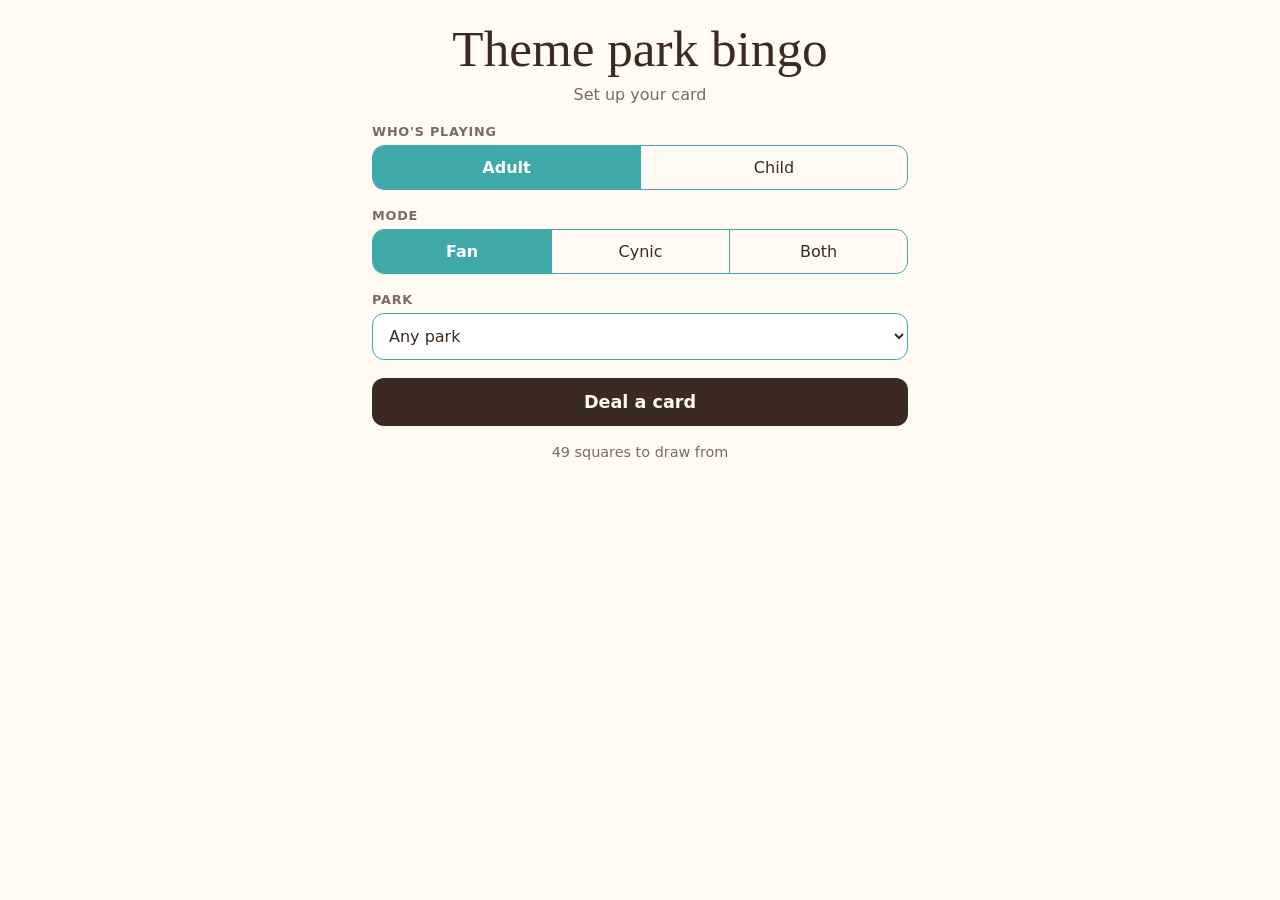
==== app/index.html @ 80ac3806 "park bingo" ====
<!doctype html>
<html lang="en">
<head>
  <meta charset="utf-8">
  <meta name="viewport" content="width=device-width, initial-scale=1, viewport-fit=cover">
  <title>Theme park bingo</title>
  <meta name="description" content="People-watching bingo for a day at the parks.">
  <meta name="theme-color" content="#FFFBF3">
  <meta name="apple-mobile-web-app-capable" content="yes">
  <meta name="mobile-web-app-capable" content="yes">
  <meta name="apple-mobile-web-app-status-bar-style" content="default">
  <meta name="apple-mobile-web-app-title" content="Park Bingo">
  <link rel="manifest" href="manifest.webmanifest">
  <link rel="icon" href="icons/icon-192.png">
  <link rel="apple-touch-icon" href="icons/icon-180.png">
  <link rel="stylesheet" href="styles.css">
</head>
<body>
  <main class="app">
    <header class="masthead">
      <h1 class="title">Theme park bingo</h1>
      <p class="subtitle" id="subtitle">&nbsp;</p>
    </header>

    <section id="setup-view" class="view" hidden>
      <form id="setup-form" class="setup">
        <fieldset class="field">
          <legend>Who's playing</legend>
          <div class="segmented">
            <label><input type="radio" name="age" value="adult" checked><span>Adult</span></label>
            <label><input type="radio" name="age" value="child"><span>Child</span></label>
          </div>
        </fieldset>

        <fieldset class="field">
          <legend>Mode</legend>
          <div class="segmented">
            <label><input type="radio" name="mode" value="fan" checked><span>Fan</span></label>
            <label><input type="radio" name="mode" value="cynic"><span>Cynic</span></label>
            <label><input type="radio" name="mode" value="mixed"><span>Both</span></label>
          </div>
        </fieldset>

        <div class="field">
          <label class="legend" for="park">Park</label>
          <select id="park" name="park"></select>
        </div>

        <p class="error" id="setup-error" role="alert" hidden></p>
        <button type="submit" class="primary" id="deal">Deal a card</button>
        <p class="hint" id="pool-hint"></p>
        <button type="button" class="link" id="back-to-card" hidden>Back to my card</button>
      </form>
    </section>

    <section id="card-view" class="view" hidden>
      <div class="banner off" id="banner" role="status" aria-live="polite">Bingo!</div>
      <div class="board" id="board" role="group" aria-label="Bingo card"></div>
      <div class="card-footer">
        <span id="progress"></span>
        <span class="card-id" id="card-id"></span>
      </div>
      <button type="button" class="secondary" id="new-card">New card</button>
    </section>

    <p class="loading" id="loading">Loading squares...</p>
  </main>

  <script type="module" src="app.js"></script>
</body>
</html>
---- app/styles.css ----
:root {
  --paper: #FFFBF3;
  --ink: #3B2A20;
  --ink-soft: #7A6A60;
  --line: #8FD6D6;
  --line-strong: #3FA9A9;
  --stamp: #E0707B;
  --win: #D8F1F1;
  --script: "Segoe Script", "Snell Roundhand", "Apple Chancery", "Dancing Script", cursive;
  --sans: system-ui, -apple-system, "Segoe UI", Roboto, sans-serif;
}

* { box-sizing: border-box; }

html, body {
  margin: 0;
  background: var(--paper);
  color: var(--ink);
  font-family: var(--sans);
  -webkit-tap-highlight-color: transparent;
}

[hidden] { display: none !important; }

.app {
  max-width: 560px;
  margin: 0 auto;
  min-height: 100dvh;
  padding:
    calc(env(safe-area-inset-top) + 16px)
    calc(env(safe-area-inset-right) + 12px)
    calc(env(safe-area-inset-bottom) + 20px)
    calc(env(safe-area-inset-left) + 12px);
}

/* Header ------------------------------------------------------------------ */

.masthead { text-align: center; margin-bottom: 12px; }

.title {
  font-family: var(--script);
  font-weight: 400;
  font-size: clamp(1.6rem, 8.5vw, 3.2rem);
  line-height: 1.3;
  white-space: nowrap;
  margin: 0;
}

.subtitle {
  margin: 2px 0 0;
  font-size: 1rem;
  color: var(--ink-soft);
}

/* Setup ------------------------------------------------------------------- */

.setup { display: grid; gap: 18px; padding-top: 8px; }

.field { border: 0; margin: 0; padding: 0; min-width: 0; }

.field legend, .legend {
  display: block;
  font-size: 0.8rem;
  font-weight: 600;
  letter-spacing: 0.06em;
  text-transform: uppercase;
  color: var(--ink-soft);
  margin-bottom: 6px;
  padding: 0;
}

.segmented {
  display: flex;
  border: 1.5px solid var(--line-strong);
  border-radius: 12px;
  overflow: hidden;
}

.segmented label { flex: 1; position: relative; }

.segmented input { position: absolute; opacity: 0; inset: 0; margin: 0; }

.segmented span {
  display: block;
  text-align: center;
  padding: 12px 4px;
  font-size: 1rem;
  cursor: pointer;
  user-select: none;
}

.segmented label + label span { border-left: 1.5px solid var(--line-strong); }

.segmented input:checked + span { background: var(--line-strong); color: #fff; font-weight: 600; }

.segmented input:focus-visible + span { outline: 3px solid var(--ink); outline-offset: -3px; }

select {
  width: 100%;
  font: inherit;
  font-size: 1rem;
  color: var(--ink);
  background: #fff;
  border: 1.5px solid var(--line-strong);
  border-radius: 12px;
  padding: 12px;
}

button { font: inherit; cursor: pointer; }

.primary, .secondary {
  width: 100%;
  border-radius: 12px;
  padding: 14px;
  font-size: 1.1rem;
  font-weight: 600;
}

.primary { background: var(--ink); color: var(--paper); border: 0; }

.primary:disabled { opacity: 0.4; cursor: not-allowed; }

.secondary {
  background: transparent;
  color: var(--ink);
  border: 1.5px solid var(--ink);
  margin-top: 16px;
}

.link {
  background: none;
  border: 0;
  color: var(--line-strong);
  font-weight: 600;
  padding: 8px;
}

.error { color: #B3261E; margin: 0; }

.hint { color: var(--ink-soft); margin: 0; font-size: 0.9rem; text-align: center; }

.loading { text-align: center; color: var(--ink-soft); }

/* Card -------------------------------------------------------------------- */

.board {
  display: grid;
  grid-template-columns: repeat(var(--size, 5), 1fr);
  border: 1.5px solid var(--line);
  background: #fff;
}

.cell {
  position: relative;
  aspect-ratio: 1;
  min-width: 0;
  border: 0;
  border-right: 1.5px solid var(--line);
  border-bottom: 1.5px solid var(--line);
  background: transparent;
  color: var(--ink);
  padding: 4px;
  display: flex;
  align-items: center;
  justify-content: center;
  overflow: hidden;
  touch-action: manipulation;
}

.cell.last-col { border-right: 0; }
.cell.last-row { border-bottom: 0; }

.cell .label {
  position: relative;
  z-index: 1;
  display: block;
  width: 100%;
  text-align: center;
  line-height: 1.15;
  font-size: 15px;
  hyphens: manual;
  overflow-wrap: normal;
}

.cell.tight .label { overflow-wrap: anywhere; }

.cell::before {
  content: "";
  position: absolute;
  inset: 12%;
  border-radius: 50%;
  background: var(--stamp);
  opacity: 0;
  transform: scale(0.4);
  transition: opacity 120ms ease, transform 160ms ease;
}

.cell[aria-pressed="true"]::before { opacity: 0.35; transform: scale(1); }

.cell.win { background: var(--win); }

.cell.free .label { font-family: var(--script); font-size: 20px; }

.card-footer {
  display: flex;
  justify-content: space-between;
  margin-top: 8px;
  font-size: 0.9rem;
  color: var(--ink-soft);
}

.card-id { font-variant-numeric: tabular-nums; opacity: 0.7; }

.banner {
  font-family: var(--script);
  text-align: center;
  font-size: 2.2rem;
  line-height: 1.3;
  color: var(--stamp);
  margin: -8px 0 0;
}

.banner.off { visibility: hidden; }

.banner.pop { animation: pop 500ms ease; }

@keyframes pop {
  0% { transform: scale(0.6); }
  60% { transform: scale(1.15); }
  100% { transform: scale(1); }
}

@media (prefers-reduced-motion: reduce) {
  .cell::before { transition: none; }
  .banner.pop { animation: none; }
}
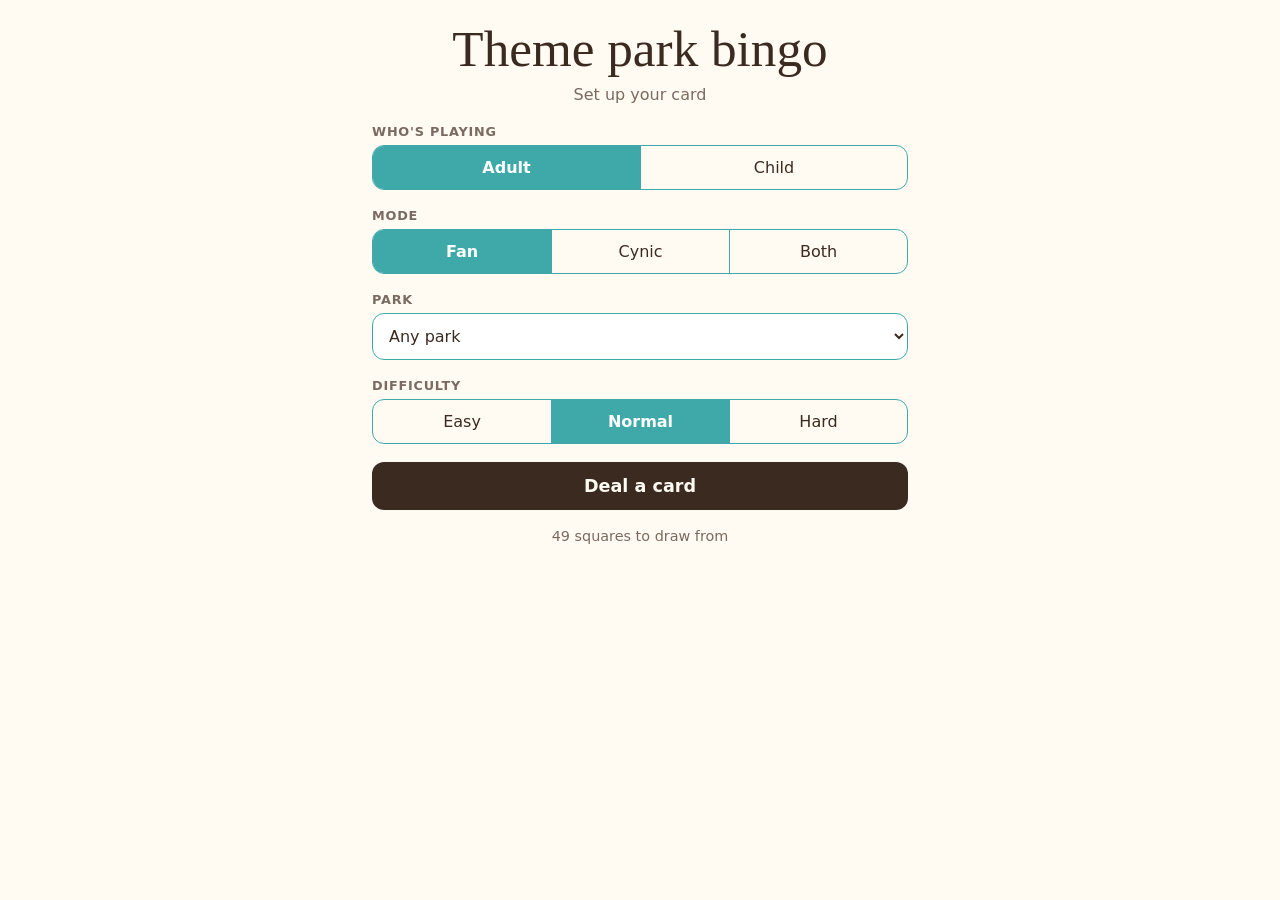
==== commit 13fcabc4: "setting up app via pages" ====
--- a/app/index.html
+++ b/app/index.html
@@ -46,6 +46,15 @@
           <select id="park" name="park"></select>
         </div>
 
+        <fieldset class="field">
+          <legend>Difficulty</legend>
+          <div class="segmented">
+            <label><input type="radio" name="difficulty" value="easy"><span>Easy</span></label>
+            <label><input type="radio" name="difficulty" value="any" checked><span>Normal</span></label>
+            <label><input type="radio" name="difficulty" value="hard"><span>Hard</span></label>
+          </div>
+        </fieldset>
+
         <p class="error" id="setup-error" role="alert" hidden></p>
         <button type="submit" class="primary" id="deal">Deal a card</button>
         <p class="hint" id="pool-hint"></p>
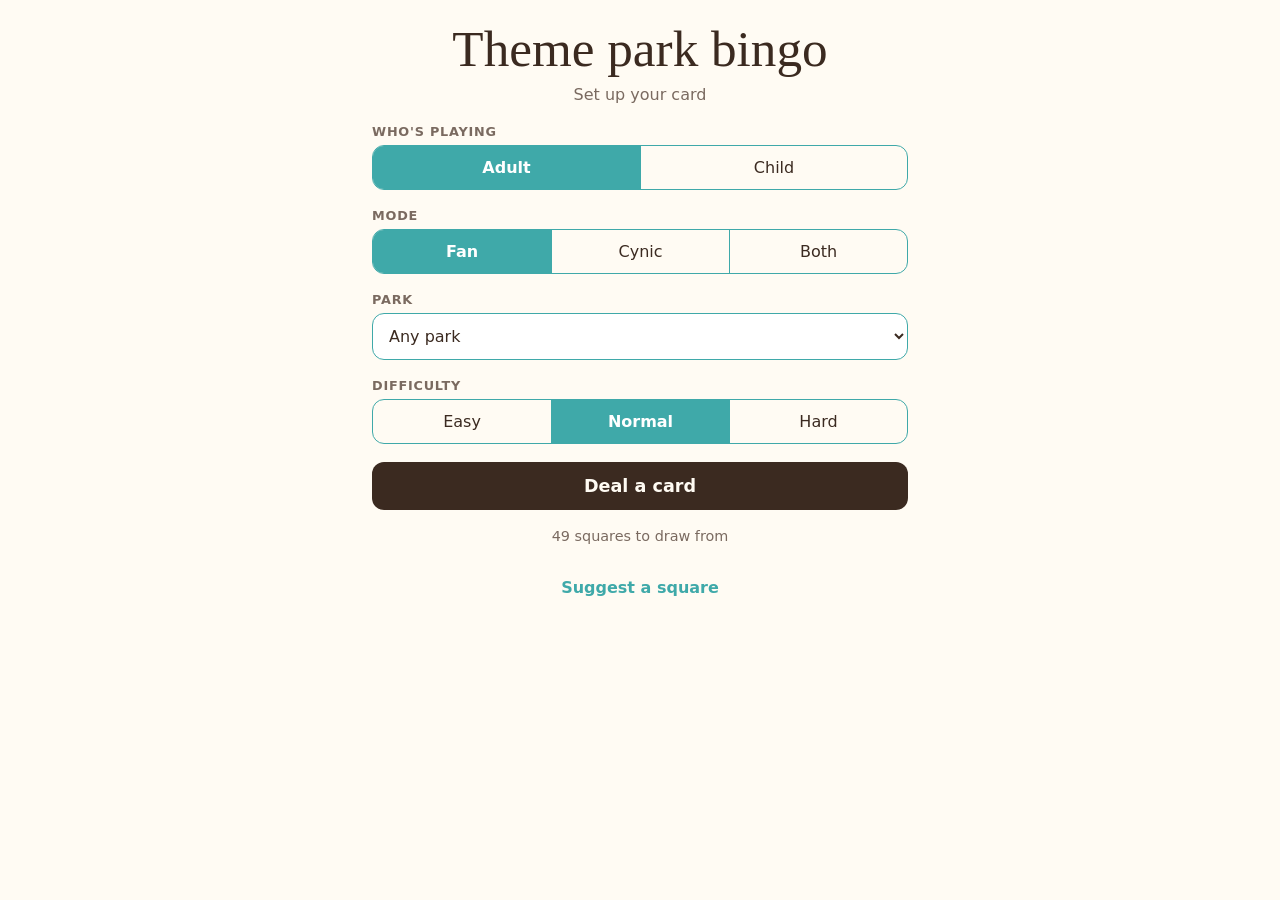
==== commit db7d16a2: "setting up suggestion option" ====
--- a/app/index.html
+++ b/app/index.html
@@ -59,6 +59,7 @@
         <button type="submit" class="primary" id="deal">Deal a card</button>
         <p class="hint" id="pool-hint"></p>
         <button type="button" class="link" id="back-to-card" hidden>Back to my card</button>
+        <button type="button" class="link suggest-open" hidden>Suggest a square</button>
       </form>
     </section>
 
@@ -70,9 +71,64 @@
         <span class="card-id" id="card-id"></span>
       </div>
       <button type="button" class="secondary" id="new-card">New card</button>
+      <button type="button" class="link suggest-open" hidden>Suggest a square</button>
+    </section>
+
+    <section id="suggest-view" class="view" hidden>
+      <form id="suggest-form" class="setup" novalidate>
+        <p class="intro">Spotted something that belongs on a card? Suggestions are
+          reviewed before they're added.</p>
+
+        <div class="field">
+          <label class="legend" for="suggest-text">Square</label>
+          <input id="suggest-text" name="text" type="text" maxlength="60"
+                 autocomplete="off" enterkeyhint="done"
+                 placeholder="e.g. Stroller with a license plate">
+          <p class="counter" id="suggest-count">0 / 60</p>
+        </div>
+
+        <fieldset class="field">
+          <legend>Mode</legend>
+          <div class="segmented">
+            <label><input type="radio" name="mode" value="fan"><span>Fan</span></label>
+            <label><input type="radio" name="mode" value="cynic"><span>Cynic</span></label>
+            <label><input type="radio" name="mode" value="any" checked><span>Both</span></label>
+          </div>
+        </fieldset>
+
+        <fieldset class="field">
+          <legend>Suitable for</legend>
+          <div class="segmented">
+            <label><input type="radio" name="age" value="child" checked><span>Everyone</span></label>
+            <label><input type="radio" name="age" value="adult"><span>Adults only</span></label>
+          </div>
+        </fieldset>
+
+        <div class="field">
+          <label class="legend" for="suggest-park">Where you'd see it</label>
+          <select id="suggest-park" name="park"></select>
+        </div>
+
+        <div class="field">
+          <label class="legend" for="suggest-note">Note (optional)</label>
+          <textarea id="suggest-note" name="note" rows="2" maxlength="200"
+                    placeholder="Anything that helps, like how often you see it"></textarea>
+        </div>
+
+        <!-- Hidden from people; bots that fill it in get ignored. -->
+        <div class="trap" aria-hidden="true">
+          <label for="suggest-website">Website</label>
+          <input id="suggest-website" name="website" type="text" tabindex="-1" autocomplete="off">
+        </div>
+
+        <p class="error" id="suggest-error" role="alert" hidden></p>
+        <button type="submit" class="primary">Send suggestion</button>
+        <button type="button" class="link" id="suggest-cancel">Cancel</button>
+      </form>
     </section>
 
     <p class="loading" id="loading">Loading squares...</p>
+    <p class="toast" id="toast" role="status" aria-live="polite" hidden></p>
   </main>
 
   <script type="module" src="app.js"></script>
--- a/app/styles.css
+++ b/app/styles.css
@@ -141,6 +141,45 @@
 
 .loading { text-align: center; color: var(--ink-soft); }
 
+/* Suggest ----------------------------------------------------------------- */
+
+.intro { margin: 0; color: var(--ink-soft); line-height: 1.4; }
+
+input[type="text"], textarea {
+  width: 100%;
+  font: inherit;
+  font-size: 1rem;
+  color: var(--ink);
+  background: #fff;
+  border: 1.5px solid var(--line-strong);
+  border-radius: 12px;
+  padding: 12px;
+}
+
+textarea { resize: vertical; }
+
+.counter { margin: 4px 2px 0; text-align: right; font-size: 0.8rem; color: var(--ink-soft); }
+
+.trap { position: absolute; left: -10000px; width: 1px; height: 1px; overflow: hidden; }
+
+.suggest-open { display: block; margin: 8px auto 0; }
+
+.toast {
+  position: fixed;
+  left: 50%;
+  bottom: calc(env(safe-area-inset-bottom) + 20px);
+  transform: translateX(-50%);
+  width: max-content;
+  max-width: calc(100% - 32px);
+  background: var(--ink);
+  color: var(--paper);
+  padding: 10px 16px;
+  border-radius: 12px;
+  margin: 0;
+  text-align: center;
+  box-shadow: 0 4px 16px rgb(0 0 0 / 0.2);
+}
+
 /* Card -------------------------------------------------------------------- */
 
 .board {
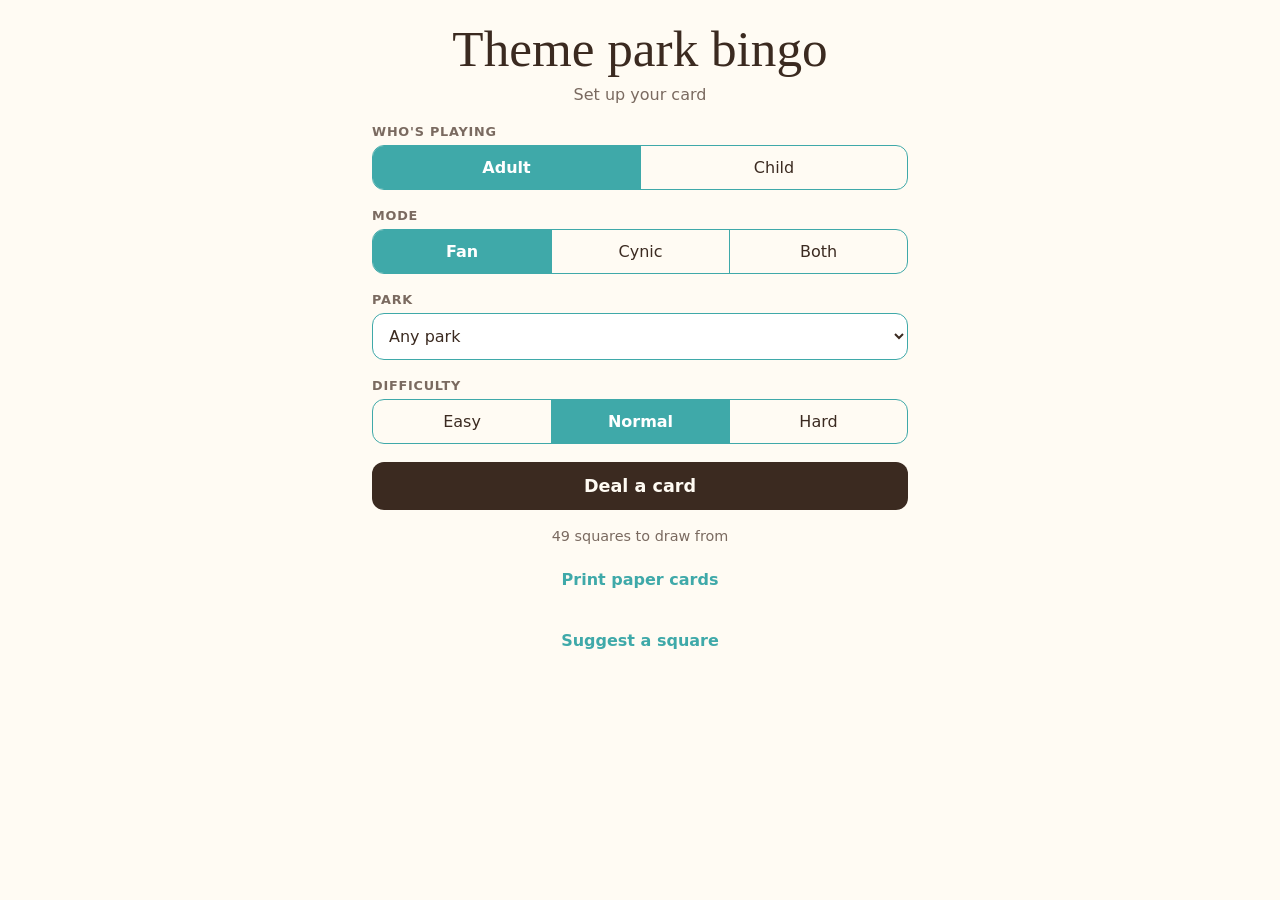
==== commit 13baad2f: "working on making printing easier" ====
--- a/app/index.html
+++ b/app/index.html
@@ -59,6 +59,7 @@
         <button type="submit" class="primary" id="deal">Deal a card</button>
         <p class="hint" id="pool-hint"></p>
         <button type="button" class="link" id="back-to-card" hidden>Back to my card</button>
+        <button type="button" class="link" id="print-cards">Print paper cards</button>
         <button type="button" class="link suggest-open" hidden>Suggest a square</button>
       </form>
     </section>
--- a/app/styles.css
+++ b/app/styles.css
@@ -273,3 +273,101 @@
   .cell::before { transition: none; }
   .banner.pop { animation: none; }
 }
+
+/* Printable cards ------------------------------------------------------------ */
+
+.print-page .app { min-height: 0; padding-bottom: 8px; }
+
+.back-link { display: block; text-align: center; text-decoration: none; }
+
+.sheets {
+  --scale: 1;
+  display: flex;
+  flex-direction: column;
+  align-items: center;
+  gap: 16px;
+  padding: 8px 12px calc(env(safe-area-inset-bottom) + 24px);
+}
+
+/* Sheets are laid out at true print size; the frame shows them scaled down. */
+.sheet-frame {
+  width: calc(7.4in * var(--scale));
+  height: calc(9.8in * var(--scale));
+  overflow: hidden;
+  background: #fff;
+  box-shadow: 0 2px 10px rgb(59 42 32 / 0.15);
+}
+
+.sheet {
+  width: 7.4in;
+  height: 9.8in;
+  transform: scale(var(--scale));
+  transform-origin: top left;
+  display: flex;
+  flex-direction: column;
+  align-items: center;
+  justify-content: center;
+  background: #fff;
+  color: var(--ink);
+  print-color-adjust: exact;
+  -webkit-print-color-adjust: exact;
+}
+
+.sheet-title {
+  font-family: var(--script);
+  font-weight: 400;
+  font-size: 0.62in;
+  line-height: 1.25;
+  white-space: nowrap;
+  margin: 0;
+}
+
+.sheet-subtitle {
+  font-size: 0.2in;
+  color: var(--ink-soft);
+  margin: 0 0 0.18in;
+}
+
+.sheet .board {
+  width: 6.8in;
+  border-width: 2px;
+}
+
+.sheet .cell {
+  border-right-width: 2px;
+  border-bottom-width: 2px;
+  padding: 6px;
+}
+
+.sheet .cell.last-col { border-right: 0; }
+.sheet .cell.last-row { border-bottom: 0; }
+
+.sheet-footer {
+  width: 6.8in;
+  text-align: right;
+  font-size: 11px;
+  color: var(--ink-soft);
+  opacity: 0.7;
+  margin: 6px 0 0;
+}
+
+@page {
+  size: auto;
+  margin: 0.4in;
+}
+
+@media print {
+  html, body { background: #fff; }
+  .no-print { display: none !important; }
+  .sheets { display: block; padding: 0; }
+  .sheet-frame {
+    width: auto;
+    height: auto;
+    overflow: visible;
+    box-shadow: none;
+    break-after: page;
+    page-break-after: always;
+  }
+  .sheet-frame:last-child { break-after: auto; page-break-after: auto; }
+  .sheet { transform: none; margin: 0 auto; }
+}
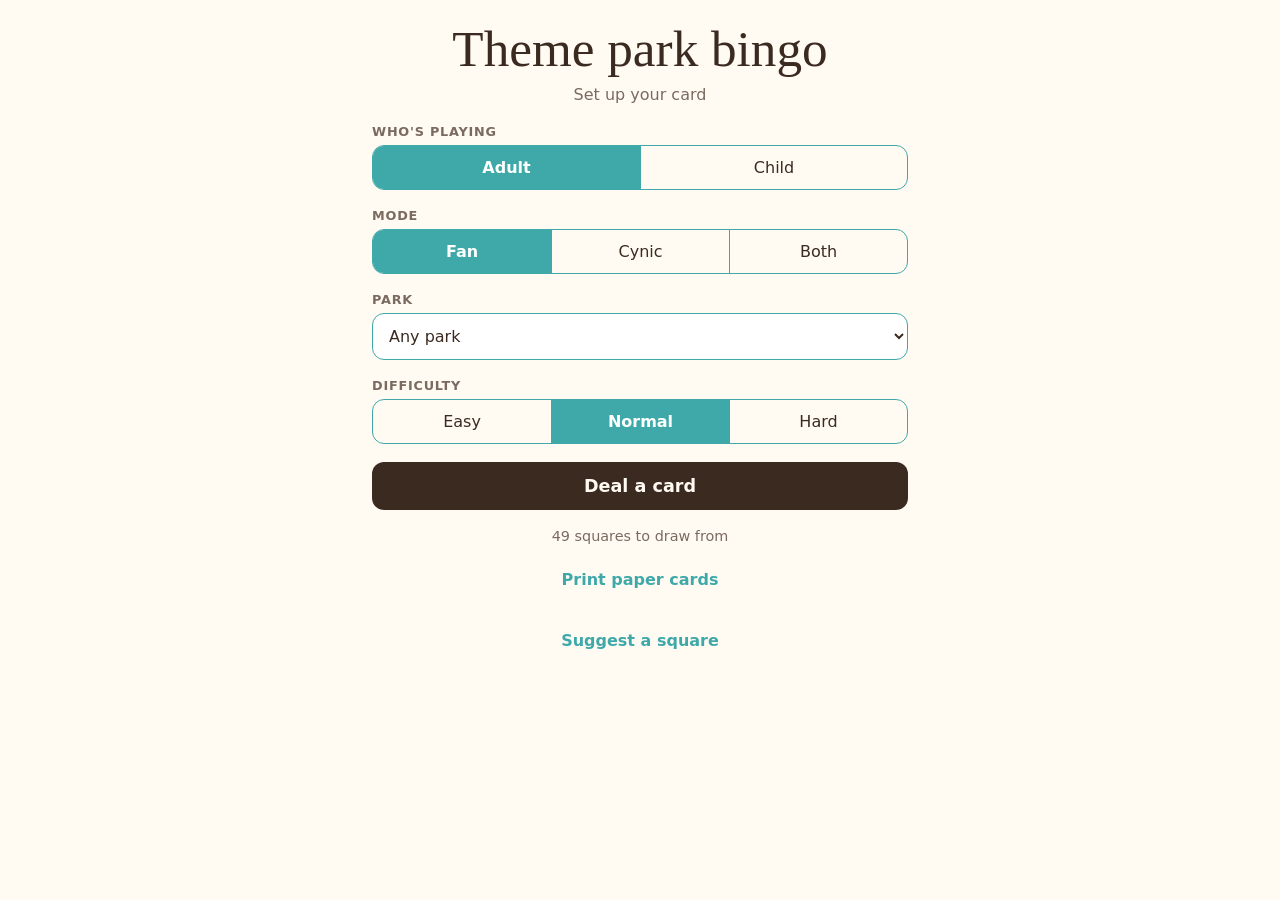
==== commit d3aa2ad6: "attempting to get feedback" ====
--- a/app/index.html
+++ b/app/index.html
@@ -71,8 +71,31 @@
         <span id="progress"></span>
         <span class="card-id" id="card-id"></span>
       </div>
+      <button type="button" class="primary card-action" id="done-playing">Done playing</button>
       <button type="button" class="secondary" id="new-card">New card</button>
       <button type="button" class="link suggest-open" hidden>Suggest a square</button>
+    </section>
+
+    <section id="done-view" class="view" hidden>
+      <div class="setup">
+        <div class="summary">
+          <p class="summary-big" id="done-spotted"></p>
+          <p class="summary-small" id="done-bingos"></p>
+        </div>
+
+        <label class="share" id="share-row" hidden>
+          <input type="checkbox" id="share-results">
+          <span>
+            <strong>Share this card's results</strong>
+            <span class="share-detail">Sends which squares you crossed off, the card
+              settings, and when you started and finished, so squares get fairer
+              difficulty ratings. Nothing about you or your phone is sent.</span>
+          </span>
+        </label>
+
+        <button type="button" class="primary" id="finish-card">Finish card</button>
+        <button type="button" class="link" id="keep-playing">Keep playing</button>
+      </div>
     </section>
 
     <section id="suggest-view" class="view" hidden>
--- a/app/styles.css
+++ b/app/styles.css
@@ -140,6 +140,33 @@
 .hint { color: var(--ink-soft); margin: 0; font-size: 0.9rem; text-align: center; }
 
 .loading { text-align: center; color: var(--ink-soft); }
+
+/* Done playing ----------------------------------------------------------- */
+
+.card-action { margin-top: 16px; }
+
+.card-action + .secondary { margin-top: 10px; }
+
+.summary { text-align: center; padding: 8px 0; }
+
+.summary-big { font-size: 1.5rem; font-weight: 600; margin: 0; }
+
+.summary-small { font-family: var(--script); font-size: 1.8rem; color: var(--stamp); margin: 4px 0 0; }
+
+.share {
+  display: flex;
+  gap: 12px;
+  align-items: flex-start;
+  background: #fff;
+  border: 1.5px solid var(--line);
+  border-radius: 12px;
+  padding: 14px;
+  cursor: pointer;
+}
+
+.share input { width: 22px; height: 22px; margin: 2px 0 0; accent-color: var(--line-strong); flex: none; }
+
+.share-detail { display: block; margin-top: 4px; font-size: 0.85rem; color: var(--ink-soft); line-height: 1.4; }
 
 /* Suggest ----------------------------------------------------------------- */
 
